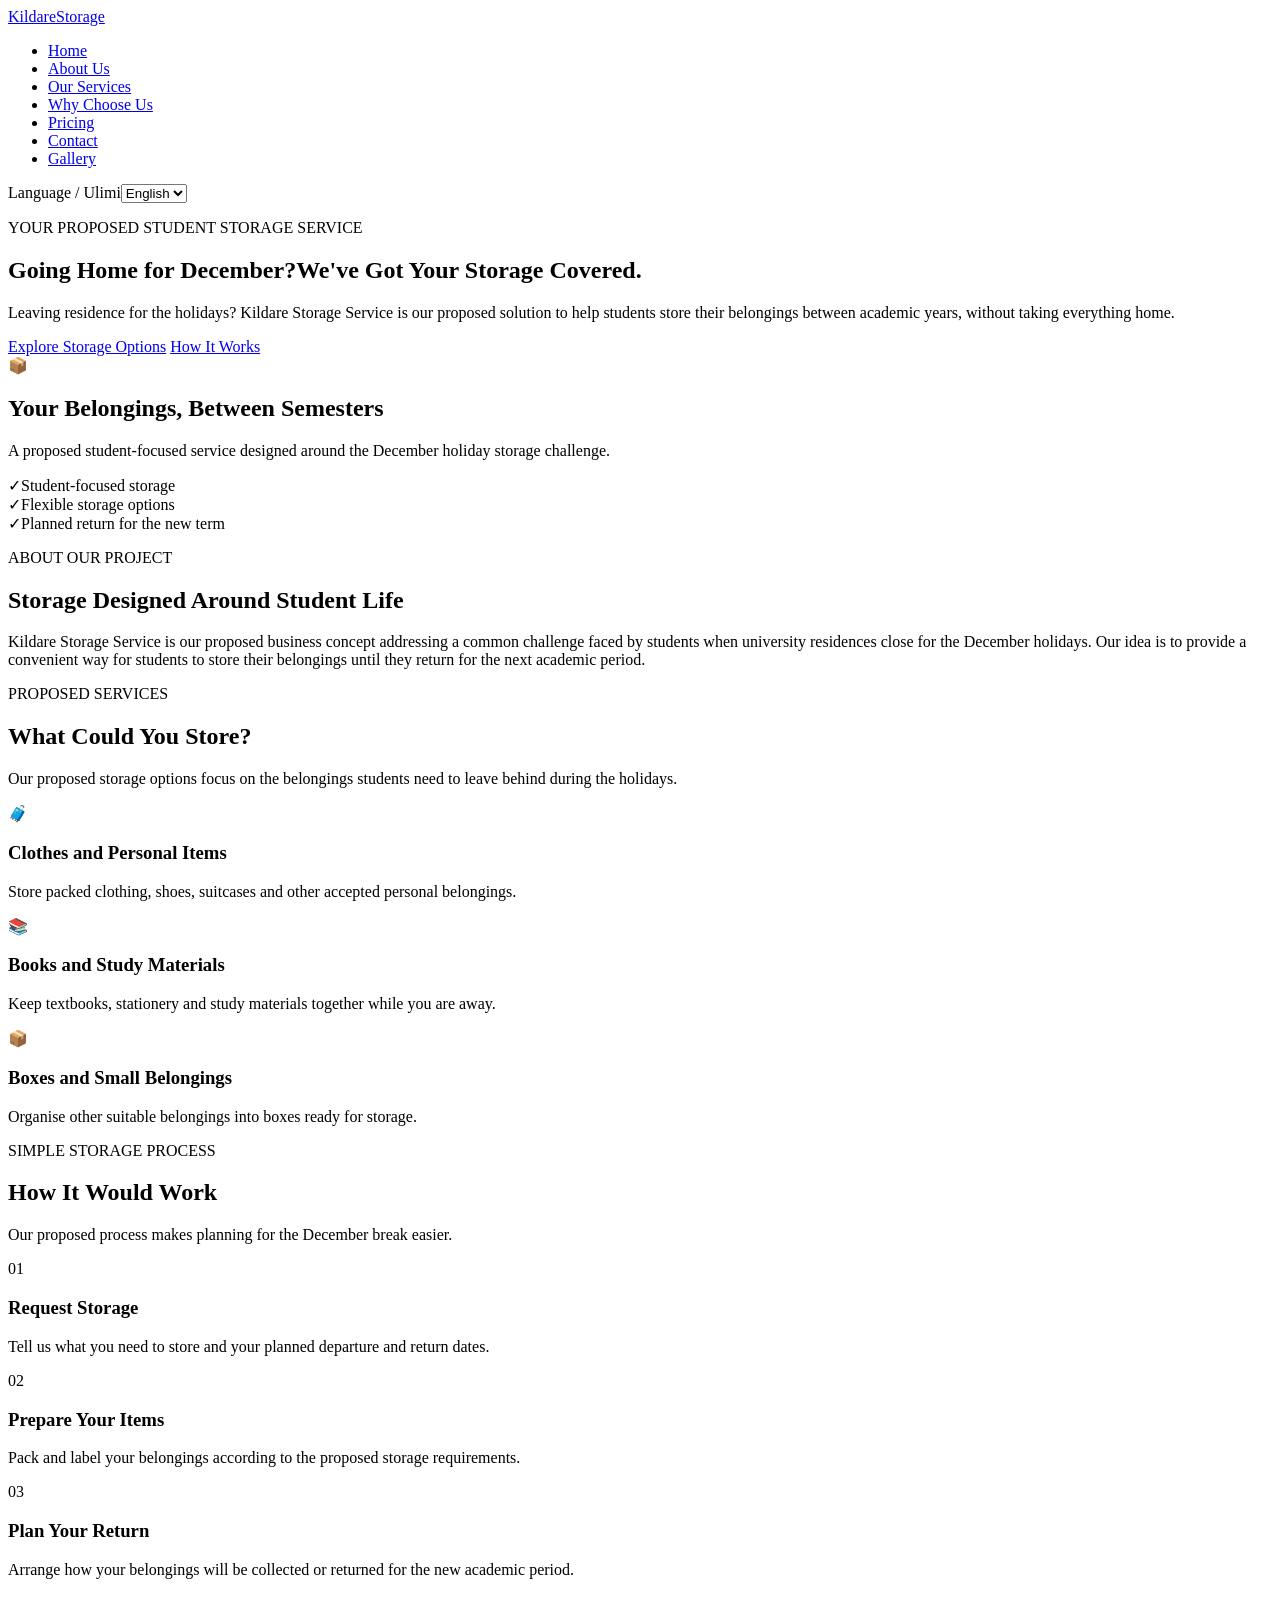
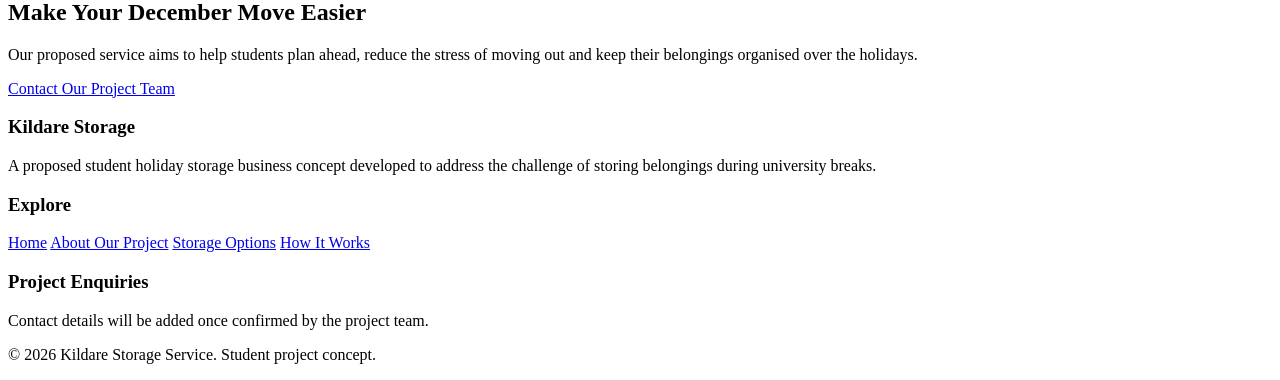
==== index.html @ c00a4f1b "Add files via upload" ====
<!DOCTYPE html>

<html lang="en">
<head>
<meta charset="utf-8"/>
<meta content="width=device-width, initial-scale=1.0" name="viewport"/>
<title>Kildare Storage Service | Secure Storage Solutions</title>
<link href="css/style.css" rel="stylesheet"/>
</head>
<body>
<header>
<nav class="navbar">
<a class="logo" href="index.html">
            Kildare<span>Storage</span>
</a>
<ul class="nav-links">
<li><a class="active" href="index.html"><span data-i18n-en="Home" data-i18n-zu="Ikhaya">Home</span></a></li>
<li><a href="about.html"><span data-i18n-en="About Us" data-i18n-zu="Mayelana Nathi">About Us</span></a></li>
<li><a href="services.html"><span data-i18n-en="Our Services" data-i18n-zu="Izinsizakalo Zethu">Our Services</span></a></li>
<li><a href="index.html#benefits"><span data-i18n-en="Why Choose Us" data-i18n-zu="Kungani Usikhetha">Why Choose Us</span></a></li>
<li><a href="pricing.html"><span data-i18n-en="Pricing" data-i18n-zu="Amanani">Pricing</span></a></li>
<li><a href="contact.html"><span data-i18n-en="Contact" data-i18n-zu="Xhumana Nathi">Contact</span></a></li>
<li><a href="gallery.html"><span data-i18n-en="Gallery" data-i18n-zu="Igalari">Gallery</span></a></li></ul>
<label class="language-control" data-language-label="true" for="languageSelect"><span data-i18n-en="Language / Ulimi" data-i18n-zu="Ulimi / Language">Language / Ulimi</span><select aria-label="Choose language" id="languageSelect"><option data-i18n-en="English" data-i18n-zu="English" value="en">English</option><option data-i18n-en="isiZulu" data-i18n-zu="isiZulu" value="zu">isiZulu</option></select></label>
</nav>
</header>
<main>
<section class="hero">
<div class="hero-content">
<p class="welcome-text"><span data-i18n-en="YOUR PROPOSED STUDENT STORAGE SERVICE" data-i18n-zu="UMQONDO WETHU WENDAWO YOKUGCINA YEZINTO ZABAFUNDI">YOUR PROPOSED STUDENT STORAGE SERVICE</span></p>
<h1><span data-i18n-en="Going Home for December?" data-i18n-zu="Uya Ekhaya NgoDisemba?">Going Home for December?</span><span><span data-i18n-en="We've Got Your Storage Covered." data-i18n-zu="Sizokusiza Ugcine Izinto Zakho.">We've Got Your Storage Covered.</span></span>
</h1>
<p class="hero-description"><span data-i18n-en="Leaving residence for the holidays? Kildare Storage Service is our proposed solution to help students store their belongings between academic years, without taking everything home." data-i18n-zu="Uyaphuma endaweni yokuhlala ngesikhathi samaholide? I-Kildare Storage Service ingumqondo ohloselwe ukusiza abafundi bagcine izinto zabo phakathi kweminyaka yokufunda, ngaphandle kokugoduka nazo zonke izinto.">Leaving residence for the holidays? Kildare Storage Service is our proposed solution to help students store their belongings between academic years, without taking everything home.</span></p>
<div class="hero-buttons">
<a class="btn btn-primary" href="services.html"><span data-i18n-en="Explore Storage Options" data-i18n-zu="Bheka Izinketho Zokugcina">Explore Storage Options</span></a>
<a class="btn btn-secondary" href="index.html#how-it-works"><span data-i18n-en="How It Works" data-i18n-zu="Indlela Esebenza Ngayo">How It Works</span></a>
</div>
</div>
<div class="hero-card">
<div class="card-icon">📦</div>
<h2><span data-i18n-en="Your Belongings, Between Semesters" data-i18n-zu="Izinto Zakho Phakathi Kwama-semester">Your Belongings, Between Semesters</span></h2>
<p><span data-i18n-en="A proposed student-focused service designed around the December holiday storage challenge." data-i18n-zu="Umqondo wensizakalo eyenzelwe ukusiza abafundi ngenkinga yokugcina izinto ngesikhathi samaholide kaDisemba.">A proposed student-focused service designed around the December holiday storage challenge.</span></p>
<div class="feature-item">
<span>✓</span><span data-i18n-en="Student-focused storage" data-i18n-zu="Indawo yokugcina eyenzelwe abafundi">Student-focused storage</span></div>
<div class="feature-item">
<span>✓</span><span data-i18n-en="Flexible storage options" data-i18n-zu="Izinketho ezahlukene zokugcina">Flexible storage options</span></div>
<div class="feature-item">
<span>✓</span><span data-i18n-en="Planned return for the new term" data-i18n-zu="Ukuhlelela ukubuyiselwa kwezinto ekuqaleni kwesemester entsha">Planned return for the new term</span></div>
</div>
</section>
<section class="section about" id="about">
<div class="section-heading">
<p class="section-label"><span data-i18n-en="ABOUT OUR PROJECT" data-i18n-zu="MAYELANA NOMQONDO WETHU">ABOUT OUR PROJECT</span></p>
<h2><span data-i18n-en="Storage Designed Around Student Life" data-i18n-zu="Indawo Yokugcina Ehambisana Nempilo Yomfundi">Storage Designed Around Student Life</span></h2>
<p><span data-i18n-en="Kildare Storage Service is our proposed business concept addressing a common challenge faced by students when university residences close for the December holidays. Our idea is to provide a convenient way for students to store their belongings until they return for the next academic period." data-i18n-zu="I-Kildare Storage Service ingumqondo webhizinisi ohloselwe ukubhekana nenkinga abafundi ababhekana nayo lapho izindawo zokuhlala zaseyunivesithi zivalwa ngamaholide kaDisemba. Sihlose ukunikeza abafundi indlela elula yokugcina izinto zabo baze babuye esikhathini esilandelayo sokufunda.">Kildare Storage Service is our proposed business concept addressing a common challenge faced by students when university residences close for the December holidays. Our idea is to provide a convenient way for students to store their belongings until they return for the next academic period.</span></p>
</div>
</section>
<section class="section features" id="services">
<div class="section-heading">
<p class="section-label"><span data-i18n-en="PROPOSED SERVICES" data-i18n-zu="IZINSIZAKALO EZIPHakanyisiwe">PROPOSED SERVICES</span></p>
<h2><span data-i18n-en="What Could You Store?" data-i18n-zu="Yini Ongayigcina?">What Could You Store?</span></h2>
<p><span data-i18n-en="Our proposed storage options focus on the belongings students need to leave behind during the holidays." data-i18n-zu="Izinketho zethu zokugcina zigxile ezintweni abafundi abangazishiya ngesikhathi samaholide.">Our proposed storage options focus on the belongings students need to leave behind during the holidays.</span></p>
</div>
<div class="feature-grid">
<article class="feature-box">
<div class="feature-icon">🧳</div>
<h3><span data-i18n-en="Clothes and Personal Items" data-i18n-zu="Izingubo Nezinto Zomuntu Siqu">Clothes and Personal Items</span></h3>
<p><span data-i18n-en="Store packed clothing, shoes, suitcases and other accepted personal belongings." data-i18n-zu="Gcina izingubo ezipakishiwe, izicathulo, amapotimende nezinye izinto zomuntu siqu ezamukelwayo.">Store packed clothing, shoes, suitcases and other accepted personal belongings.</span></p>
</article>
<article class="feature-box">
<div class="feature-icon">📚</div>
<h3><span data-i18n-en="Books and Study Materials" data-i18n-zu="Izincwadi Nezinto Zokufunda">Books and Study Materials</span></h3>
<p><span data-i18n-en="Keep textbooks, stationery and study materials together while you are away." data-i18n-zu="Gcina izincwadi zesikole, izinto zokubhala nezinto zokufunda ndawonye ngesikhathi ungekho.">Keep textbooks, stationery and study materials together while you are away.</span></p>
</article>
<article class="feature-box">
<div class="feature-icon">📦</div>
<h3><span data-i18n-en="Boxes and Small Belongings" data-i18n-zu="Amabhokisi Nezinto Ezincane">Boxes and Small Belongings</span></h3>
<p><span data-i18n-en="Organise other suitable belongings into boxes ready for storage." data-i18n-zu="Hlela ezinye izinto ezifanele emabhokisini ukuze zilungele ukugcinwa.">Organise other suitable belongings into boxes ready for storage.</span></p>
</article>
</div>
</section>
<section class="section about" id="how-it-works">
<div class="section-heading">
<p class="section-label"><span data-i18n-en="SIMPLE STORAGE PROCESS" data-i18n-zu="INDLELA ELULA YOKUGCINA">SIMPLE STORAGE PROCESS</span></p>
<h2><span data-i18n-en="How It Would Work" data-i18n-zu="Indlela Okungasebenza Ngayo">How It Would Work</span></h2>
<p><span data-i18n-en="Our proposed process makes planning for the December break easier." data-i18n-zu="Indlela esiyiphakamisayo yenza kube lula ukuhlela ikhefu likaDisemba.">Our proposed process makes planning for the December break easier.</span></p>
</div>
<div class="feature-grid">
<article class="feature-box">
<div class="feature-icon">01</div>
<h3><span data-i18n-en="Request Storage" data-i18n-zu="Cela Indawo Yokugcina">Request Storage</span></h3>
<p><span data-i18n-en="Tell us what you need to store and your planned departure and return dates." data-i18n-zu="Sitshele ukuthi yini ofuna ukuyigcina nokuthi uhlela ukuhamba nokubuya nini.">Tell us what you need to store and your planned departure and return dates.</span></p>
</article>
<article class="feature-box">
<div class="feature-icon">02</div>
<h3><span data-i18n-en="Prepare Your Items" data-i18n-zu="Lungisa Izinto Zakho">Prepare Your Items</span></h3>
<p><span data-i18n-en="Pack and label your belongings according to the proposed storage requirements." data-i18n-zu="Pakisha izinto zakho uzifake amalebula ngokwezidingo eziphakanyisiwe zokugcina.">Pack and label your belongings according to the proposed storage requirements.</span></p>
</article>
<article class="feature-box">
<div class="feature-icon">03</div>
<h3><span data-i18n-en="Plan Your Return" data-i18n-zu="Hlela Ukubuya Kwakho">Plan Your Return</span></h3>
<p><span data-i18n-en="Arrange how your belongings will be collected or returned for the new academic period." data-i18n-zu="Hlela ukuthi izinto zakho zizolandwa noma zibuyiselwe kanjani lapho kuqala isikhathi esisha sokufunda.">Arrange how your belongings will be collected or returned for the new academic period.</span></p>
</article>
</div>
</section>
<section class="cta" id="benefits">
<h2><span data-i18n-en="Make Your December Move Easier" data-i18n-zu="Yenza Ukuthutha KwangoDisemba Kube Lula">Make Your December Move Easier</span></h2>
<p><span data-i18n-en="Our proposed service aims to help students plan ahead, reduce the stress of moving out and keep their belongings organised over the holidays." data-i18n-zu="Le nsizakalo ehlongozwayo ihlose ukusiza abafundi bahlele kusenesikhathi, banciphise ingcindezi yokuphuma ezindaweni zokuhlala, futhi bagcine izinto zabo zihlelekile ngesikhathi samaholide.">Our proposed service aims to help students plan ahead, reduce the stress of moving out and keep their belongings organised over the holidays.</span></p>
<a class="btn btn-primary" href="contact.html"><span data-i18n-en="Contact Our Project Team" data-i18n-zu="Xhumana Nethimba Lephrojekthi">Contact Our Project Team</span></a>
</section>
</main>
<footer id="contact">
<div class="footer-content">
<div class="footer-about">
<h3>Kildare<span> Storage</span></h3>
<p><span data-i18n-en="A proposed student holiday storage business concept developed to address the challenge of storing belongings during university breaks." data-i18n-zu="Umqondo webhizinisi lokugcina izinto zabafundi ngesikhathi samaholide aseyunivesithi.">A proposed student holiday storage business concept developed to address the challenge of storing belongings during university breaks.</span></p>
</div>
<div class="footer-links">
<h3><span data-i18n-en="Explore" data-i18n-zu="Hlola">Explore</span></h3>
<a href="index.html"><span data-i18n-en="Home" data-i18n-zu="Ikhaya">Home</span></a>
<a href="about.html"><span data-i18n-en="About Our Project" data-i18n-zu="Mayelana Nomqondo Wethu">About Our Project</span></a>
<a href="services.html"><span data-i18n-en="Storage Options" data-i18n-zu="Izinketho Zokugcina">Storage Options</span></a>
<a href="index.html#how-it-works"><span data-i18n-en="How It Works" data-i18n-zu="Indlela Esebenza Ngayo">How It Works</span></a>
</div>
<div class="footer-contact">
<h3><span data-i18n-en="Project Enquiries" data-i18n-zu="Imibuzo Yephrojekthi">Project Enquiries</span></h3>
<p><span data-i18n-en="Contact details will be added once confirmed by the project team." data-i18n-zu="Imininingwane yokuxhumana izofakwa uma isiqinisekisiwe yithimba lephrojekthi.">Contact details will be added once confirmed by the project team.</span></p>
</div>
</div>
<div class="footer-bottom">
<p><span data-i18n-en="© 2026 Kildare Storage Service. Student project concept." data-i18n-zu="© 2026 Kildare Storage Service. Umqondo wephrojekthi yabafundi.">© 2026 Kildare Storage Service. Student project concept.</span></p>
</div>
</footer>
<script src="js/main.js"></script>
</body>
</html>
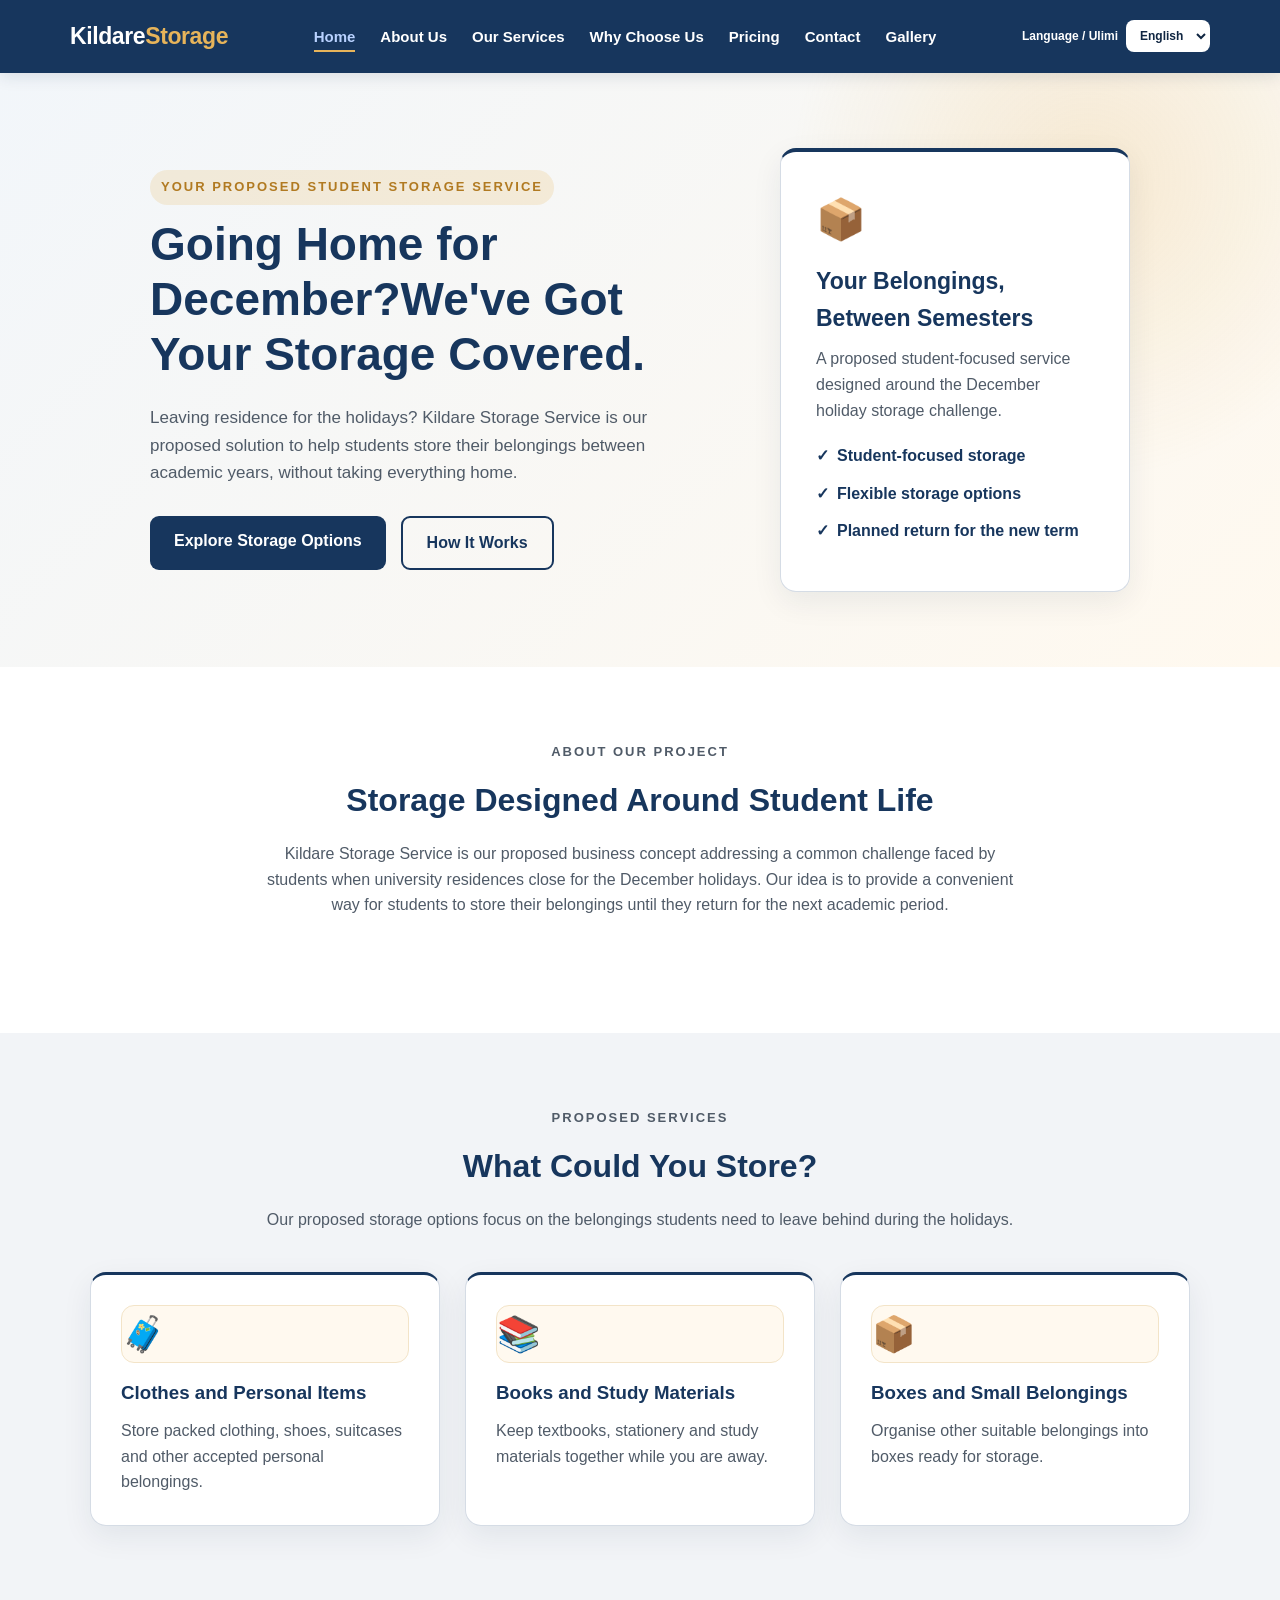
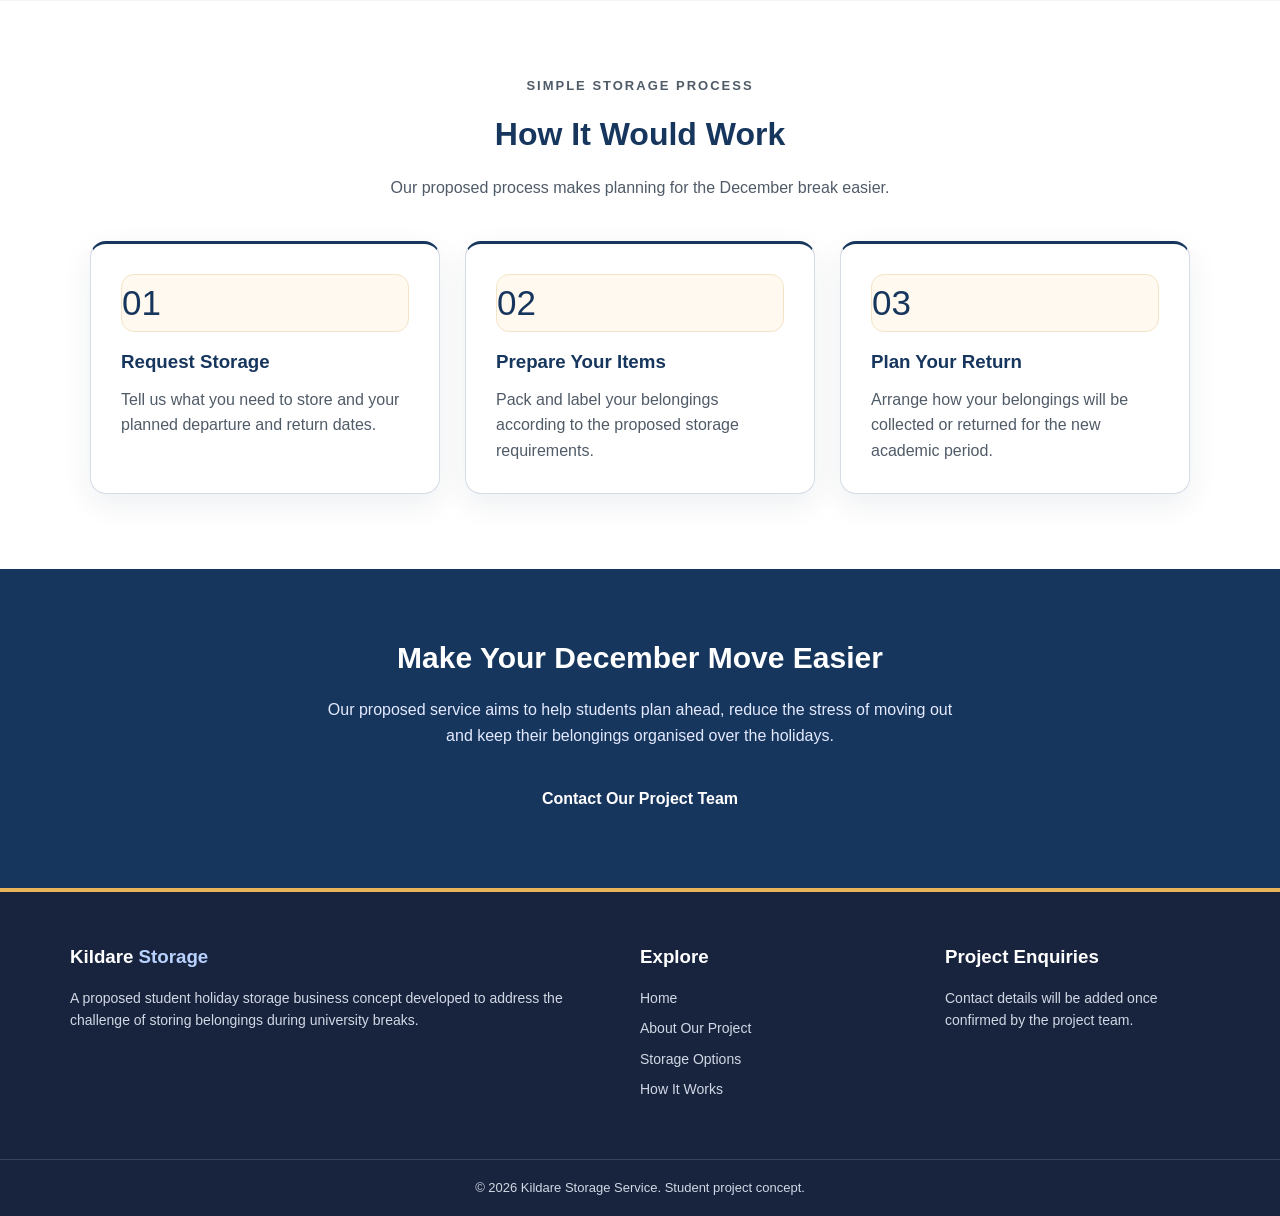
==== commit c459d66a: "Add favicon link to index.html" ====
--- a/index.html
+++ b/index.html
@@ -6,6 +6,7 @@
 <meta content="width=device-width, initial-scale=1.0" name="viewport"/>
 <title>Kildare Storage Service | Secure Storage Solutions</title>
 <link href="css/style.css" rel="stylesheet"/>
+<link rel="icon" type="image/png" href="favicon.png">
 </head>
 <body>
 <header>
--- a/css/style.css
+++ b/css/style.css
@@ -0,0 +1,946 @@
+
+
+
+
+
+
+:root {
+    --primary-blue: #17365D;
+    --dark-blue: #102642;
+    --light-blue: #E8EFF6;
+    --white: #FFFFFF;
+    --light-grey: #F2F4F7;
+    --medium-grey: #D5DCE5;
+    --dark-grey: #505B68;
+    --text-colour: #263442;
+}
+
+
+
+
+
+* {
+    margin: 0;
+    padding: 0;
+    box-sizing: border-box;
+}
+
+html {
+    scroll-behavior: smooth;
+    scroll-padding-top: 90px;
+}
+
+body {
+    font-family: Arial, Helvetica, sans-serif;
+    background-color: var(--white);
+    color: var(--text-colour);
+    line-height: 1.6;
+}
+
+a {
+    text-decoration: none;
+}
+
+
+
+header {
+    background-color: var(--primary-blue);
+    position: sticky;
+    top: 0;
+    z-index: 100;
+}
+
+.navbar {
+    max-width: 1200px;
+    margin: auto;
+    padding: 18px 30px;
+
+    display: flex;
+    justify-content: space-between;
+    align-items: center;
+    gap: 25px;
+}
+
+.logo {
+    color: var(--white);
+    font-size: 23px;
+    font-weight: bold;
+    white-space: nowrap;
+}
+
+.logo span {
+    color: #b9d2ff;
+}
+
+.nav-links {
+    list-style: none;
+    display: flex;
+    align-items: center;
+    gap: 25px;
+}
+
+.nav-links a {
+    color: var(--white);
+    font-size: 15px;
+    font-weight: bold;
+    transition: 0.3s;
+}
+
+.nav-links a:hover,
+.nav-links a.active {
+    color: #b9d2ff;
+}
+
+
+
+.hero {
+    background-color: var(--light-blue);
+}
+.hero {
+    min-height: 520px;
+    padding: 75px 30px;
+
+    background-color: var(--light-grey);
+
+    display: flex;
+    justify-content: center;
+    align-items: center;
+    gap: 60px;
+}
+
+.hero-content {
+    max-width: 570px;
+}
+
+.welcome-text,
+.section-label {
+    color: var(--primary-blue);
+    font-size: 13px;
+    font-weight: bold;
+    letter-spacing: 2px;
+    margin-bottom: 12px;
+}
+
+.hero h1 {
+    font-size: 46px;
+    line-height: 1.2;
+    margin-bottom: 22px;
+    color: var(--text-colour);
+}
+
+.hero h1 span {
+    color: var(--primary-blue);
+}
+
+.hero-description {
+    color: var(--dark-grey);
+    font-size: 17px;
+    margin-bottom: 30px;
+}
+
+.hero-buttons {
+    display: flex;
+    flex-wrap: wrap;
+    gap: 15px;
+}
+
+
+
+.btn {
+    display: inline-block;
+    padding: 12px 24px;
+    border-radius: 6px;
+    font-weight: bold;
+    text-align: center;
+    transition: 0.3s;
+}
+
+.btn-primary {
+    background-color: var(--primary-blue);
+    color: var(--white);
+}
+
+.btn-primary:hover {
+    background-color: var(--dark-blue);
+}
+
+.btn-secondary {
+    border: 2px solid var(--primary-blue);
+    color: var(--primary-blue);
+}
+
+.btn-secondary:hover {
+    background-color: var(--primary-blue);
+    color: var(--white);
+}
+
+.btn-light {
+    background-color: var(--white);
+    color: var(--primary-blue);
+}
+
+.btn-light:hover {
+    background-color: var(--light-blue);
+}
+
+
+
+.hero-card {
+    background-color: var(--white);
+    padding: 35px;
+    width: 350px;
+    max-width: 100%;
+
+    border-radius: 12px;
+    border: 1px solid var(--medium-grey);
+
+    box-shadow: 0 8px 25px rgba(31, 60, 136, 0.08);
+}
+
+.card-icon {
+    font-size: 40px;
+    margin-bottom: 12px;
+}
+
+.hero-card h2 {
+    color: var(--primary-blue);
+    font-size: 23px;
+    margin-bottom: 10px;
+}
+
+.hero-card p {
+    color: var(--dark-grey);
+    margin-bottom: 20px;
+}
+
+.feature-item {
+    margin: 12px 0;
+    color: var(--text-colour);
+}
+
+.feature-item span {
+    color: var(--primary-blue);
+    font-weight: bold;
+    margin-right: 8px;
+}
+
+
+
+
+.section {
+    padding: 75px 30px;
+}
+
+.section-heading {
+    max-width: 750px;
+    margin: 0 auto 40px;
+    text-align: center;
+}
+
+.section-heading h2 {
+    color: var(--primary-blue);
+    font-size: 32px;
+    margin-bottom: 15px;
+}
+
+.section-heading p {
+    color: var(--dark-grey);
+}
+
+.about {
+    background-color: var(--white);
+}
+
+.features {
+    background-color: var(--light-grey);
+}
+
+
+
+.feature-grid {
+    max-width: 1100px;
+    margin: auto;
+
+    display: grid;
+    grid-template-columns: repeat(3, 1fr);
+    gap: 25px;
+}
+
+.feature-box {
+    background-color: var(--white);
+    padding: 30px;
+    border-radius: 10px;
+    border: 1px solid var(--medium-grey);
+    transition: 0.3s;
+}
+
+.feature-box:hover {
+    transform: translateY(-5px);
+    box-shadow: 0 8px 20px rgba(31, 60, 136, 0.10);
+}
+
+.feature-icon {
+    font-size: 35px;
+    margin-bottom: 15px;
+}
+
+.feature-box h3 {
+    color: var(--primary-blue);
+    margin-bottom: 10px;
+}
+
+.feature-box p {
+    color: var(--dark-grey);
+}
+
+
+
+
+.cta {
+    padding: 65px 30px;
+    background-color: var(--primary-blue);
+    color: var(--white);
+    text-align: center;
+}
+
+.cta h2 {
+    font-size: 30px;
+    margin-bottom: 15px;
+}
+
+.cta p {
+    max-width: 650px;
+    margin: 0 auto 25px;
+    color: #e4eaff;
+}
+
+
+
+
+footer {
+    background-color: #18243d;
+    color: var(--white);
+}
+
+.footer-content {
+    max-width: 1200px;
+    margin: auto;
+    padding: 50px 30px;
+
+    display: grid;
+    grid-template-columns: 2fr 1fr 1fr;
+    gap: 40px;
+}
+
+.footer-content h3 {
+    margin-bottom: 15px;
+}
+
+.footer-about h3 span {
+    color: #b9d2ff;
+}
+
+.footer-content p,
+.footer-links a {
+    color: #d1d8e5;
+    font-size: 14px;
+}
+
+.footer-links a {
+    display: block;
+    margin-bottom: 8px;
+}
+
+.footer-links a:hover {
+    color: #b9d2ff;
+}
+
+.footer-bottom {
+    border-top: 1px solid #39445a;
+    padding: 18px 20px;
+    text-align: center;
+}
+
+.footer-bottom p {
+    color: #d1d8e5;
+    font-size: 13px;
+}
+
+
+
+@media (max-width: 850px) {
+
+    .navbar {
+        flex-direction: column;
+        gap: 15px;
+    }
+
+    .nav-links {
+        justify-content: center;
+        flex-wrap: wrap;
+        gap: 15px 20px;
+    }
+
+    .hero {
+        flex-direction: column;
+        text-align: center;
+        gap: 35px;
+    }
+
+    .hero-buttons {
+        justify-content: center;
+    }
+
+    .hero h1 {
+        font-size: 36px;
+    }
+
+    .feature-grid {
+        grid-template-columns: repeat(2, 1fr);
+    }
+
+    .footer-content {
+        grid-template-columns: 1fr 1fr;
+    }
+}
+
+@media (max-width: 550px) {
+
+    .navbar {
+        padding: 18px 15px;
+    }
+
+    .nav-links {
+        gap: 10px 15px;
+    }
+
+    .nav-links a {
+        font-size: 13px;
+    }
+
+    .hero {
+        padding: 50px 20px;
+    }
+
+    .hero h1 {
+        font-size: 32px;
+    }
+
+    .section {
+        padding: 50px 20px;
+    }
+
+    .section-heading h2 {
+        font-size: 27px;
+    }
+
+    .feature-grid {
+        grid-template-columns: 1fr;
+    }
+
+    .footer-content {
+        grid-template-columns: 1fr;
+        gap: 25px;
+    }
+
+    .cta h2 {
+        font-size: 25px;
+    }
+}
+
+
+
+.hero {
+    background-color: var(--light-blue);
+}
+
+.hero-card {
+    border-top: 4px solid var(--primary-blue);
+}
+
+.feature-box {
+    border-top: 3px solid var(--primary-blue);
+}
+
+.feature-icon {
+    color: var(--primary-blue);
+}
+
+.cta {
+    background-color: var(--primary-blue);
+}
+
+  
+        .page-banner {
+            background-color: #E8EFF6;
+            text-align: center;
+            padding: 65px 20px;
+        }
+
+        .page-banner h1 {
+            color: #17365D;
+            font-size: 40px;
+            margin-bottom: 12px;
+        }
+
+        .page-banner p {
+            max-width: 700px;
+            margin: auto;
+            color: #505B68;
+        }
+
+        .about-container {
+            max-width: 1100px;
+            margin: auto;
+            padding: 60px 30px;
+        }
+
+        .about-section {
+            margin-bottom: 45px;
+        }
+
+        .about-section h2 {
+            color: #17365D;
+            margin-bottom: 15px;
+        }
+
+        .about-section p {
+            color: #505B68;
+            margin-bottom: 15px;
+        }
+
+        .about-list {
+            padding-left: 25px;
+            color: #505B68;
+        }
+
+        .about-list li {
+            margin-bottom: 12px;
+        }
+
+        .about-highlight {
+            background-color: #F2F4F7;
+            border-left: 5px solid #17365D;
+            padding: 25px;
+            border-radius: 8px;
+            margin-top: 25px;
+        }
+
+        .about-highlight h3 {
+            color: #17365D;
+            margin-bottom: 10px;
+        }
+
+        .about-highlight p {
+            margin-bottom: 0;
+        }
+
+        .about-button {
+            display: inline-block;
+            background-color: #17365D;
+            color: #FFFFFF;
+            padding: 12px 24px;
+            border-radius: 6px;
+            margin-top: 15px;
+            font-weight: bold;
+        }
+
+        .about-button:hover {
+            background-color: #102642;
+        }
+
+        @media (max-width: 550px) {
+            .page-banner h1 {
+                font-size: 32px;
+            }
+
+            .about-container {
+                padding: 40px 20px;
+            }
+        }
+       
+        .page-banner {
+            background-color: #E8EFF6;
+            text-align: center;
+            padding: 65px 20px;
+        }
+
+        .page-banner h1 {
+            color: #17365D;
+            font-size: 40px;
+            margin-bottom: 12px;
+        }
+
+        .page-banner p {
+            max-width: 700px;
+            margin: auto;
+            color: #505B68;
+        }
+
+        .services-intro {
+            max-width: 800px;
+            margin: auto;
+            padding: 45px 25px 10px;
+            text-align: center;
+        }
+
+        .services-intro h2 {
+            color: #17365D;
+            margin-bottom: 12px;
+        }
+
+        .services-intro p {
+            color: #505B68;
+        }
+
+        .services-grid {
+            max-width: 1150px;
+            margin: auto;
+            padding: 40px 30px 65px;
+            display: grid;
+            grid-template-columns: repeat(3, 1fr);
+            gap: 25px;
+        }
+
+        .service-card {
+            background-color: #FFFFFF;
+            border: 1px solid #D5DCE5;
+            border-top: 4px solid #17365D;
+            border-radius: 10px;
+            overflow: hidden;
+            box-shadow: 0 5px 18px rgba(31, 60, 136, 0.08);
+            transition: 0.3s;
+        }
+
+        .service-card:hover {
+            transform: translateY(-5px);
+            box-shadow: 0 8px 22px rgba(31, 60, 136, 0.14);
+        }
+
+        .service-image {
+            width: 100%;
+            height: 210px;
+            object-fit: cover;
+            display: block;
+        }
+
+        .service-content {
+            padding: 25px;
+        }
+
+        .service-content h2 {
+            color: #17365D;
+            font-size: 22px;
+            margin-bottom: 12px;
+        }
+
+        .service-content p {
+            color: #505B68;
+            margin-bottom: 15px;
+        }
+
+        .service-content ul {
+            padding-left: 20px;
+            color: #505B68;
+        }
+
+        .service-content li {
+            margin-bottom: 9px;
+        }
+
+        .transport-section {
+            background-color: #F2F4F7;
+            padding: 55px 25px;
+            text-align: center;
+        }
+
+        .transport-section h2 {
+            color: #17365D;
+            margin-bottom: 15px;
+        }
+
+        .transport-section p {
+            max-width: 750px;
+            margin: 0 auto 20px;
+            color: #505B68;
+        }
+
+        .service-button {
+            display: inline-block;
+            background-color: #17365D;
+            color: #FFFFFF;
+            padding: 12px 24px;
+            border-radius: 6px;
+            font-weight: bold;
+        }
+
+        .service-button:hover {
+            background-color: #102642;
+        }
+
+        .service-note {
+            font-size: 13px;
+            margin-top: 18px;
+        }
+
+        @media (max-width: 850px) {
+            .services-grid {
+                grid-template-columns: repeat(2, 1fr);
+            }
+        }
+
+        @media (max-width: 550px) {
+            .page-banner h1 {
+                font-size: 32px;
+            }
+
+            .services-grid {
+                grid-template-columns: 1fr;
+                padding: 30px 20px 45px;
+            }
+
+            .service-image {
+                height: 220px;
+            }
+        }
+        
+
+.pricing-container {
+    display: grid;
+    grid-template-columns: repeat(3, minmax(0, 1fr));
+    gap: 25px;
+    max-width: 1100px;
+    margin: 0 auto;
+    align-items: stretch;
+}
+
+.pricing-card {
+    background: #FFFFFF;
+    border: 1px solid #D5DCE5;
+    border-radius: 14px;
+    padding: 30px 24px;
+    box-shadow: 0 5px 18px rgba(16, 38, 66, 0.08);
+    display: flex;
+    flex-direction: column;
+    transition: transform 0.25s ease, box-shadow 0.25s ease;
+}
+
+.pricing-card:hover {
+    transform: translateY(-5px);
+    box-shadow: 0 10px 25px rgba(16, 38, 66, 0.14);
+}
+
+.pricing-card h2 {
+    color: #17365D;
+    margin: 0 0 12px;
+}
+
+.pricing-card .price {
+    font-size: 2rem;
+    font-weight: bold;
+    color: #17365D;
+    margin: 0 0 15px;
+}
+
+.pricing-card .price span {
+    font-size: 0.95rem;
+    font-weight: normal;
+    color: #505B68;
+}
+
+.pricing-card ul {
+    padding-left: 20px;
+    margin: 15px 0 25px;
+    line-height: 1.9;
+}
+
+.pricing-card .btn {
+    display: inline-block;
+    text-align: center;
+    text-decoration: none;
+    background: #17365D;
+    color: #FFFFFF;
+    padding: 12px 16px;
+    border-radius: 6px;
+    margin-top: auto;
+}
+
+.pricing-card .btn:hover {
+    background: #102642;
+}
+
+.pricing-card.featured {
+    border: 2px solid #17365D;
+    box-shadow: 0 8px 24px rgba(16, 38, 66, 0.14);
+}
+
+.pricing-card.featured > .eyebrow {
+    background: #17365D;
+    color: #FFFFFF;
+    padding: 8px 10px;
+    border-radius: 5px;
+    text-align: center;
+    font-size: 0.75rem;
+    font-weight: bold;
+    margin: 0 0 18px;
+}
+
+
+@media (max-width: 850px) {
+    .pricing-container {
+        grid-template-columns: repeat(2, minmax(0, 1fr));
+    }
+}
+
+@media (max-width: 600px) {
+    .pricing-container {
+        grid-template-columns: 1fr;
+        gap: 20px;
+    }
+
+    .pricing-card {
+        padding: 25px 20px;
+    }
+}
+
+.booking-section {
+    max-width: 760px;
+    margin: 0 auto;
+    padding: 40px 24px 60px;
+}
+
+#bookingForm {
+    background: #FFFFFF;
+    padding: 35px;
+    border: 1px solid #D5DCE5;
+    border-radius: 14px;
+    box-shadow: 0 6px 22px rgba(16, 38, 66, 0.08);
+    display: flex;
+    flex-direction: column;
+    gap: 10px;
+}
+
+#bookingForm label {
+    display: block;
+    font-weight: 600;
+    color: #17365D;
+    margin-top: 10px;
+}
+
+#bookingForm input,
+#bookingForm select,
+#bookingForm textarea {
+    display: block;
+    width: 100%;
+    box-sizing: border-box;
+    padding: 12px 14px;
+    border: 1px solid #D5DCE5;
+    border-radius: 6px;
+    background: #FFFFFF;
+    color: #263442;
+    font: inherit;
+}
+
+#bookingForm textarea {
+    min-height: 120px;
+    resize: vertical;
+}
+
+#bookingForm input:focus,
+#bookingForm select:focus,
+#bookingForm textarea:focus {
+    outline: 2px solid #17365D;
+    outline-offset: 2px;
+}
+
+#bookingForm .field-error {
+    color: #B42318;
+    font-size: 0.85rem;
+}
+
+#bookingForm .btn {
+    display: block;
+    width: 100%;
+    margin-top: 15px;
+    padding: 14px;
+    border: none;
+    border-radius: 6px;
+    background: #17365D;
+    color: #FFFFFF;
+    font: inherit;
+    font-weight: 600;
+    cursor: pointer;
+}
+
+#bookingForm .btn:hover {
+    background: #102642;
+}
+
+#bookingForm .form-note {
+    color: #505B68;
+    font-size: 0.9rem;
+    line-height: 1.6;
+}
+
+.success-message {
+    max-width: 690px;
+    margin: 0 auto 20px;
+    padding: 15px;
+    border-radius: 6px;
+    background: #E8EFF6;
+    color: #17365D;
+}
+
+/* Smaller screens */
+@media (max-width: 600px) {
+    .booking-section {
+        padding: 25px 16px 40px;
+    }
+
+    #bookingForm {
+        padding: 22px 18px;
+    }
+}
+
+
+    
+    
+
+/* Gallery, language selector and extra resources */
+.language-control { display:flex; align-items:center; gap:8px; color:#fff; font-size:13px; font-weight:600; white-space:nowrap; }
+.language-control select { padding:8px 10px; border:1px solid #d5dce5; border-radius:5px; color:#263442; background:#fff; font:inherit; }
+.gallery-grid { max-width:1150px; margin:0 auto; display:grid; grid-template-columns:repeat(3,minmax(0,1fr)); gap:25px; }
+.gallery-card { overflow:hidden; }
+.gallery-card img { width:100%; height:220px; object-fit:cover; display:block; border-radius:6px; margin-bottom:18px; }
+.gallery-card h2 { color:#17365D; font-size:21px; margin-bottom:10px; }
+.resource-panel { max-width:950px; margin:0 auto 50px; text-align:center; background:#F2F4F7; border-radius:12px; }
+.resource-panel h2 { color:#17365D; margin-bottom:12px; }
+.resource-panel p { color:#505B68; margin:0 auto 22px; max-width:700px; }
+@media(max-width:850px) { .gallery-grid { grid-template-columns:repeat(2,minmax(0,1fr)); } .language-control { justify-content:center; } }
+@media(max-width:550px) { .gallery-grid { grid-template-columns:1fr; } .gallery-card img { height:210px; } }
+
+
+/* Gentle visual refresh: warm accent, softer cards and small interaction details */
+:root { --accent-gold: #E7B45A; --soft-sand: #FFF9EF; }
+body { background: #FCFDFE; }
+header { box-shadow: 0 3px 16px rgba(16, 38, 66, 0.12); }
+.logo { letter-spacing: -0.4px; }
+.logo span { color: var(--accent-gold); }
+.nav-links a { position: relative; }
+.nav-links a::after { content: ''; position: absolute; left: 0; right: 100%; bottom: -7px; height: 2px; background: var(--accent-gold); transition: right .25s ease; }
+.nav-links a:hover::after, .nav-links a.active::after { right: 0; }
+.language-control { display: inline-flex; align-items: center; gap: 8px; color: #fff; font-size: 12px; font-weight: 700; white-space: nowrap; }
+.language-control select { padding: 7px 9px; border-radius: 8px; border: 1px solid rgba(255,255,255,.45); background: #fff; color: var(--dark-blue); font: inherit; cursor: pointer; }
+.hero { background: radial-gradient(circle at 85% 18%, rgba(231,180,90,.22), transparent 25%), linear-gradient(135deg, #F2F6FA, #FFF9EF); }
+.hero-card, .feature-box, .service-card, .pricing-card, .about-section, #bookingForm { border-radius: 16px; box-shadow: 0 10px 30px rgba(16, 38, 66, .075); transition: transform .22s ease, box-shadow .22s ease; }
+.feature-box:hover, .service-card:hover, .pricing-card:hover { transform: translateY(-4px); box-shadow: 0 16px 34px rgba(16, 38, 66, .12); }
+.btn, .about-button, .service-button { border-radius: 9px; }
+.page-banner { background: linear-gradient(115deg, #17365D, #234F78); position: relative; overflow: hidden; }
+.page-banner::after { content: ''; position: absolute; width: 220px; height: 220px; border: 34px solid rgba(231,180,90,.16); border-radius: 50%; right: -55px; top: -95px; pointer-events: none; }
+.section-label, .welcome-text, .eyebrow { color: #B17A21; }
+.hero .welcome-text { display: inline-block; background: rgba(231,180,90,.2); padding: 7px 11px; border-radius: 30px; }
+.feature-icon { background: var(--soft-sand); border: 1px solid #F3E4C8; border-radius: 13px; }
+.resource-panel { background: linear-gradient(135deg, #F2F6FA, #FFF9EF); border: 1px solid #E8E0D2; border-radius: 18px; padding: 32px; }
+footer { border-top: 4px solid var(--accent-gold); }
+@media (max-width: 900px) { .navbar { flex-wrap: wrap; } .nav-links { flex-wrap: wrap; gap: 14px; } .language-control { margin-left: auto; } }
+@media (prefers-reduced-motion: reduce) { *, *::before, *::after { scroll-behavior: auto !important; transition: none !important; } }
